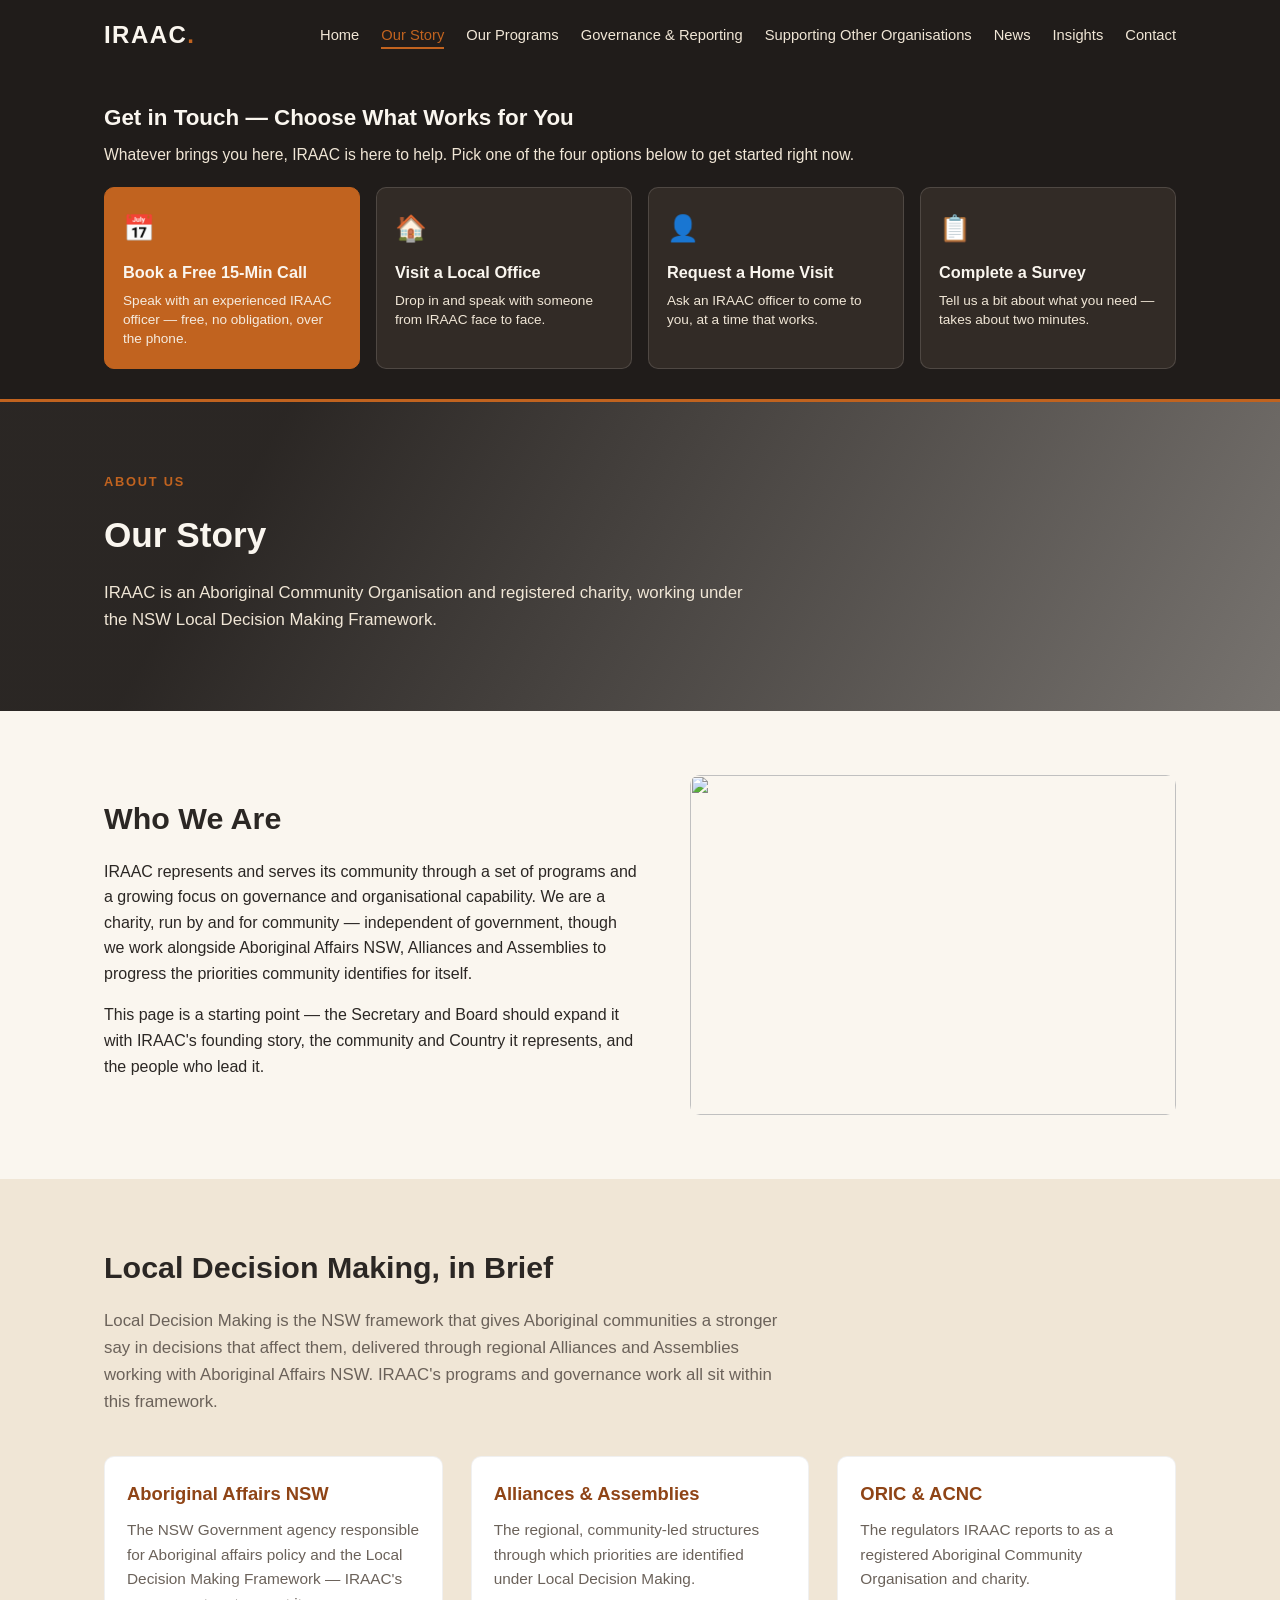
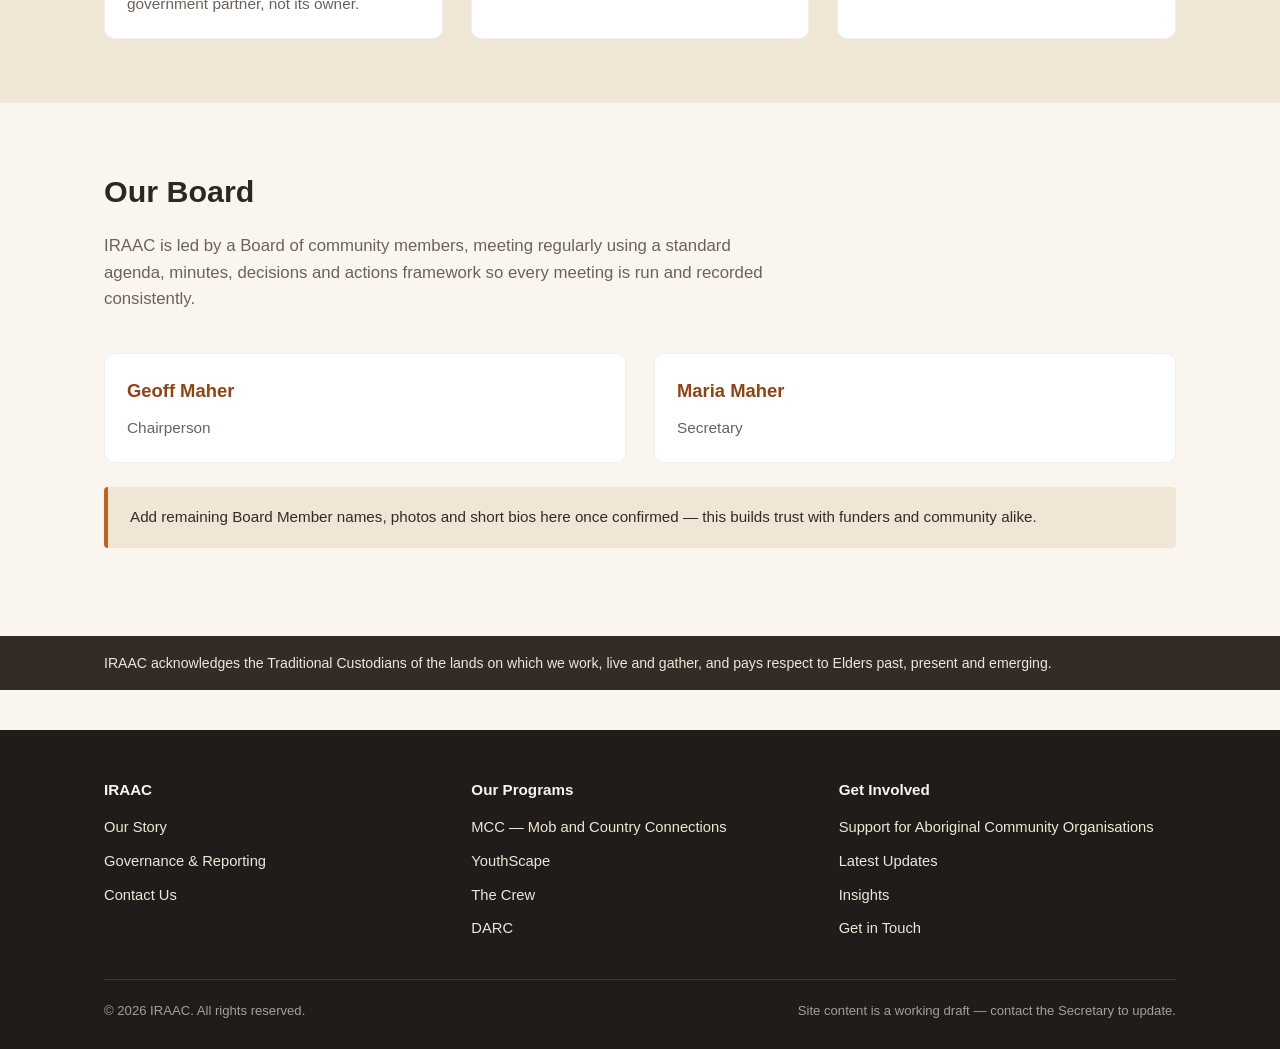
==== about.html @ 53110450 "Replace slim quickbar with a bold front-door banner on every page Turns the top-of-page CTA into a f" ====
<!DOCTYPE html>
<html lang="en">
<head>
<meta charset="UTF-8" />
<meta name="viewport" content="width=device-width, initial-scale=1.0" />
<title>Our Story | IRAAC</title>
<meta name="description" content="Who IRAAC is and how it fits within the NSW Local Decision Making Framework." />
<style>
:root {
  --charcoal: #201c1a;
  --charcoal-soft: #322b26;
  --cream: #faf6ef;
  --sand: #f0e6d6;
  --ochre: #c1631f;
  --ochre-dark: #8f4416;
  --text: #2b2724;
  --muted: #6b625a;
  --max-width: 1120px;
}
* { box-sizing: border-box; }
html { scroll-behavior: smooth; }
body { margin: 0; font-family: "Segoe UI", -apple-system, BlinkMacSystemFont, Roboto, Helvetica, Arial, sans-serif; color: var(--text); background: var(--cream); line-height: 1.6; }
a { color: inherit; }
img { max-width: 100%; display: block; }
.container { max-width: var(--max-width); margin: 0 auto; padding: 0 24px; }
header.site-header { background: var(--charcoal); color: var(--cream); position: sticky; top: 0; z-index: 50; }
.header-inner { display: flex; align-items: center; justify-content: space-between; padding: 16px 24px; max-width: var(--max-width); margin: 0 auto; }
.wordmark { font-size: 1.5rem; font-weight: 700; letter-spacing: 0.06em; text-decoration: none; color: var(--cream); }
.wordmark span { color: var(--ochre); }
nav.main-nav ul { list-style: none; display: flex; gap: 22px; margin: 0; padding: 0; flex-wrap: wrap; }
nav.main-nav a { text-decoration: none; color: var(--sand); font-size: 0.92rem; font-weight: 500; border-bottom: 2px solid transparent; padding-bottom: 4px; }
nav.main-nav a:hover, nav.main-nav a.active { color: var(--ochre); border-bottom-color: var(--ochre); }
.nav-toggle { display: none; background: none; border: none; color: var(--cream); font-size: 1.6rem; cursor: pointer; }
@media (max-width: 860px) {
  nav.main-nav { display: none; width: 100%; padding: 0 0 14px; }
  nav.main-nav.open { display: block; }
  nav.main-nav ul { flex-direction: column; gap: 12px; }
  .header-inner { flex-wrap: wrap; }
  .nav-toggle { display: block; }
}
.hero { position: relative; color: var(--cream); padding: 110px 0 90px; background-size: cover; background-position: center; isolation: isolate; }
.hero::before { content: ""; position: absolute; inset: 0; background: linear-gradient(120deg, rgba(20,16,14,0.88) 10%, rgba(32,28,26,0.55) 65%, rgba(32,28,26,0.35) 100%); z-index: -1; }
.hero .container { max-width: 760px; }
.eyebrow { color: var(--ochre); text-transform: uppercase; letter-spacing: 0.14em; font-size: 0.8rem; font-weight: 700; margin-bottom: 14px; }
.hero h1 { font-size: 2.7rem; line-height: 1.15; margin: 0 0 20px; }
.hero p { font-size: 1.15rem; color: var(--sand); max-width: 620px; }
.page-hero { position: relative; color: var(--cream); padding: 70px 0 60px; background-size: cover; background-position: center; isolation: isolate; }
.page-hero::before { content: ""; position: absolute; inset: 0; background: linear-gradient(120deg, rgba(20,16,14,0.90) 20%, rgba(32,28,26,0.6) 100%); z-index: -1; }
.page-hero h1 { font-size: 2.2rem; margin: 0 0 12px; }
.page-hero p { color: var(--sand); max-width: 640px; font-size: 1.05rem; }
.btn { display: inline-block; padding: 13px 26px; border-radius: 4px; text-decoration: none; font-weight: 600; font-size: 0.95rem; margin-right: 14px; margin-top: 10px; }
.btn-primary { background: var(--ochre); color: var(--cream); }
.btn-primary:hover { background: var(--ochre-dark); }
.btn-outline { background: transparent; color: var(--cream); border: 1px solid rgba(250,246,239,0.5); }
.btn-outline:hover { border-color: var(--ochre); color: var(--ochre); }
section { padding: 64px 0; }
section.alt { background: var(--sand); }
h2.section-title { font-size: 1.9rem; margin: 0 0 14px; }
p.section-lead { color: var(--muted); max-width: 680px; font-size: 1.05rem; margin-bottom: 40px; }
.grid { display: grid; grid-template-columns: repeat(auto-fit, minmax(240px, 1fr)); gap: 28px; }
.card { background: #fff; border: 1px solid rgba(0,0,0,0.06); border-radius: 10px; overflow: hidden; }
.card img { width: 100%; height: 160px; object-fit: cover; }
.card .card-body { padding: 22px; }
.card h3 { margin: 0 0 10px; font-size: 1.15rem; color: var(--ochre-dark); }
.card p { color: var(--muted); font-size: 0.96rem; margin: 0; }
.card a.card-link { display: inline-block; margin-top: 14px; font-weight: 600; color: var(--ochre); text-decoration: none; font-size: 0.9rem; }
.two-col { display: grid; grid-template-columns: 1.05fr 0.95fr; gap: 48px; align-items: center; }
.two-col img { border-radius: 10px; width: 100%; height: 340px; object-fit: cover; }
@media (max-width: 860px) { .two-col { grid-template-columns: 1fr; } .two-col img { height: 220px; } }
.program-block { padding: 48px 0; border-bottom: 1px solid rgba(0,0,0,0.08); }
.program-block:last-child { border-bottom: none; }
.program-hero { display: grid; grid-template-columns: 1fr 1fr; gap: 40px; align-items: center; margin-bottom: 6px; }
.program-hero img { border-radius: 10px; height: 280px; width: 100%; object-fit: cover; }
@media (max-width: 860px) { .program-hero { grid-template-columns: 1fr; } .program-hero img { height: 200px; } }
.program-block .tag { display: inline-block; background: var(--sand); color: var(--charcoal); font-size: 0.75rem; font-weight: 700; letter-spacing: 0.06em; text-transform: uppercase; padding: 4px 10px; border-radius: 3px; margin-bottom: 12px; }
.program-block h2 { font-size: 1.7rem; color: var(--ochre-dark); margin: 0 0 12px; }
.note-box { background: var(--sand); border-left: 4px solid var(--ochre); padding: 18px 22px; border-radius: 4px; font-size: 0.95rem; color: var(--charcoal-soft); margin: 24px 0; }
.contact-grid { display: grid; grid-template-columns: repeat(auto-fit, minmax(230px, 1fr)); gap: 24px; }
.contact-card { background: #fff; border: 1px solid rgba(0,0,0,0.06); border-radius: 10px; padding: 26px; }
.contact-card .icon { font-size: 1.8rem; margin-bottom: 10px; }
.contact-card h3 { margin: 0 0 8px; font-size: 1.1rem; color: var(--ochre-dark); }
.contact-card p { color: var(--muted); font-size: 0.93rem; margin: 0 0 14px; }
form.contact-form { display: grid; gap: 16px; max-width: 560px; }
form.contact-form label { font-weight: 600; font-size: 0.9rem; display: block; margin-bottom: 6px; }
form.contact-form input, form.contact-form select, form.contact-form textarea { width: 100%; padding: 12px 14px; border: 1px solid rgba(0,0,0,0.15); border-radius: 4px; font-size: 0.95rem; font-family: inherit; }
.news-item { display: grid; grid-template-columns: 220px 1fr; gap: 24px; padding: 26px 0; border-bottom: 1px solid rgba(0,0,0,0.08); align-items: center; }
.news-item img { border-radius: 8px; height: 130px; width: 100%; object-fit: cover; }
@media (max-width: 700px) { .news-item { grid-template-columns: 1fr; } .news-item img { height: 160px; } }
.news-item .date { font-size: 0.8rem; color: var(--ochre); font-weight: 700; text-transform: uppercase; letter-spacing: 0.05em; }
.news-item h3 { margin: 6px 0 8px; }
.acknowledgement { background: var(--charcoal-soft); color: var(--sand); font-size: 0.88rem; padding: 16px 0; }
footer.site-footer { background: var(--charcoal); color: var(--sand); padding: 48px 0 28px; margin-top: 40px; }
.footer-grid { display: grid; grid-template-columns: repeat(auto-fit, minmax(200px, 1fr)); gap: 30px; margin-bottom: 30px; }
.footer-grid h4 { color: var(--cream); margin: 0 0 12px; font-size: 0.95rem; }
.footer-grid ul { list-style: none; padding: 0; margin: 0; }
.footer-grid li { margin-bottom: 8px; }
.footer-grid a { color: var(--sand); text-decoration: none; font-size: 0.92rem; }
.footer-grid a:hover { color: var(--ochre); }
.footer-bottom { border-top: 1px solid rgba(250,246,239,0.12); padding-top: 20px; font-size: 0.82rem; color: rgba(250,246,239,0.6); display: flex; justify-content: space-between; flex-wrap: wrap; gap: 10px; }

/* Front door — the very first thing visible on every page: four ways to reach IRAAC */
.frontdoor { background: var(--charcoal); border-bottom: 3px solid var(--ochre); padding: 30px 0; }
.frontdoor-head { margin-bottom: 20px; }
.frontdoor-head h2 { color: var(--cream); font-size: 1.4rem; margin: 0 0 6px; }
.frontdoor-head p { color: var(--sand); margin: 0; font-size: 0.98rem; }
.frontdoor-grid { display: grid; grid-template-columns: repeat(4, 1fr); gap: 16px; }
.fd-card { display: block; background: var(--charcoal-soft); border: 1px solid rgba(250,246,239,0.14); border-radius: 10px; padding: 20px 18px; text-decoration: none; transition: border-color .15s, transform .15s; }
.fd-card:hover { border-color: var(--ochre); transform: translateY(-2px); }
.fd-card.is-primary { background: var(--ochre); border-color: var(--ochre); }
.fd-card .fd-icon { font-size: 1.6rem; display: block; margin-bottom: 10px; }
.fd-card h3 { color: var(--cream); font-size: 1.02rem; margin: 0 0 6px; }
.fd-card p { color: var(--sand); font-size: 0.85rem; margin: 0; line-height: 1.4; }
.fd-card.is-primary p { color: rgba(250,246,239,0.92); }
@media (max-width: 900px) { .frontdoor-grid { grid-template-columns: repeat(2, 1fr); } }
@media (max-width: 560px) { .frontdoor-grid { grid-template-columns: 1fr; } .frontdoor { padding: 24px 0; } }

/* Hero with artwork panel */
.hero-flex { position: relative; background: linear-gradient(120deg, var(--charcoal) 0%, var(--charcoal-soft) 100%); color: var(--cream); isolation: isolate; }
.hero-flex .container { display: grid; grid-template-columns: 1.2fr 0.8fr; gap: 40px; align-items: center; padding-top: 70px; padding-bottom: 70px; max-width: var(--max-width); }
.hero-flex .art-panel { border-radius: 14px; overflow: hidden; position: relative; height: 340px; }
.hero-flex .art-panel img { width: 100%; height: 100%; object-fit: cover; }
.hero-flex .art-panel .art-caption { position: absolute; left: 0; right: 0; bottom: 0; background: rgba(20,16,14,0.72); color: var(--sand); font-size: 0.72rem; padding: 8px 12px; }
@media (max-width: 900px) { .hero-flex .container { grid-template-columns: 1fr; } .hero-flex .art-panel { height: 220px; } }
.hero-flex h1 { font-size: 2.5rem; line-height: 1.15; margin: 0 0 18px; }
.hero-flex p { font-size: 1.1rem; color: var(--sand); max-width: 560px; }

/* Survey */
.survey-shell { background: #fff; border: 1px solid rgba(0,0,0,0.08); border-radius: 12px; padding: 36px; max-width: 640px; }
.survey-step-label { font-size: 0.78rem; text-transform: uppercase; letter-spacing: 0.06em; color: var(--ochre); font-weight: 700; margin-bottom: 8px; }
.q-block { margin-bottom: 28px; }
.q-block > label.q-title { display: block; font-weight: 700; margin-bottom: 10px; font-size: 1rem; }
.q-help { font-size: 0.85rem; color: var(--muted); margin: -6px 0 10px; }
.option-row { display: flex; flex-wrap: wrap; gap: 10px; }
.option-pill { border: 1px solid rgba(0,0,0,0.15); border-radius: 8px; padding: 10px 14px; font-size: 0.9rem; cursor: pointer; background: #fff; }
.option-pill input { margin-right: 8px; }
.option-pill:has(input:checked) { border-color: var(--ochre); background: var(--sand); }
.consent-box { background: var(--sand); border-radius: 8px; padding: 16px 18px; font-size: 0.85rem; color: var(--charcoal-soft); margin-top: 6px; }

/* Office locator */
.map-embed { width: 100%; height: 420px; border: 0; border-radius: 12px; }
.office-list { display: grid; gap: 14px; margin-top: 24px; }
.office-item { background: #fff; border: 1px solid rgba(0,0,0,0.08); border-radius: 10px; padding: 18px 20px; display: flex; justify-content: space-between; align-items: center; gap: 16px; flex-wrap: wrap; }
.office-item h4 { margin: 0 0 4px; color: var(--ochre-dark); }
.office-item p { margin: 0; color: var(--muted); font-size: 0.9rem; }

/* Insights blog */
.insight-post { padding: 40px 0; border-bottom: 1px solid rgba(0,0,0,0.08); }
.insight-post:last-child { border-bottom: none; }
.insight-post .insight-meta { display: flex; align-items: center; gap: 12px; margin-bottom: 10px; }
.insight-post .insight-tag { font-size: 0.75rem; font-weight: 700; text-transform: uppercase; letter-spacing: 0.06em; background: var(--sand); color: var(--charcoal); padding: 4px 10px; border-radius: 3px; }
.insight-post .insight-date { font-size: 0.85rem; color: var(--muted); }
.insight-post h2 { font-size: 1.55rem; color: var(--ochre-dark); margin: 0 0 14px; }
.insight-post p { color: var(--charcoal-soft); max-width: 720px; }
.insight-post p + p { margin-top: 12px; }

/* Sector / system explainer */
.system-block { padding: 40px 0; border-bottom: 1px solid rgba(0,0,0,0.08); }
.system-block:last-child { border-bottom: none; }
.system-block .system-kicker { display: inline-block; font-size: 0.75rem; font-weight: 700; text-transform: uppercase; letter-spacing: 0.06em; padding: 4px 10px; border-radius: 3px; margin-bottom: 10px; background: var(--sand); color: var(--charcoal); }
.system-block .system-kicker.is-emerging { background: rgba(193,99,31,0.14); color: var(--ochre-dark); }
.system-block h3 { font-size: 1.35rem; color: var(--ochre-dark); margin: 0 0 12px; }
.system-block p { color: var(--charcoal-soft); max-width: 760px; }
.system-block p + p { margin-top: 12px; }

/* Book a call */
.call-card { background: #fff; border: 1px solid rgba(0,0,0,0.08); border-radius: 12px; padding: 36px; max-width: 560px; }
.call-card .duration { display:inline-block; background: var(--sand); color: var(--charcoal); font-weight:700; font-size:0.8rem; padding:5px 12px; border-radius:999px; margin-bottom:16px; }
</style>
</head>
<body>
<header class="site-header">
  <div class="header-inner">
    <a href="index.html" class="wordmark">IRAAC<span>.</span></a>
    <button class="nav-toggle" aria-label="Toggle menu">&#9776;</button>
    <nav class="main-nav"><ul><li><a href="index.html">Home</a></li>
<li><a href="about.html" class="active">Our Story</a></li>
<li><a href="programs.html">Our Programs</a></li>
<li><a href="governance.html">Governance & Reporting</a></li>
<li><a href="support.html">Supporting Other Organisations</a></li>
<li><a href="news.html">News</a></li>
<li><a href="insights.html">Insights</a></li>
<li><a href="contact.html">Contact</a></li>
</ul></nav>
  </div>
</header>

<section class="frontdoor">
  <div class="container">
    <div class="frontdoor-head">
      <h2>Get in Touch &mdash; Choose What Works for You</h2>
      <p>Whatever brings you here, IRAAC is here to help. Pick one of the four options below to get started right now.</p>
    </div>
    <div class="frontdoor-grid">
      <a class="fd-card is-primary" href="book-a-call.html">
        <span class="fd-icon">&#128197;</span>
        <h3>Book a Free 15-Min Call</h3>
        <p>Speak with an experienced IRAAC officer &mdash; free, no obligation, over the phone.</p>
      </a>
      <a class="fd-card" href="offices.html">
        <span class="fd-icon">&#127968;</span>
        <h3>Visit a Local Office</h3>
        <p>Drop in and speak with someone from IRAAC face to face.</p>
      </a>
      <a class="fd-card" href="contact.html#home-visit">
        <span class="fd-icon">&#128100;</span>
        <h3>Request a Home Visit</h3>
        <p>Ask an IRAAC officer to come to you, at a time that works.</p>
      </a>
      <a class="fd-card" href="survey.html">
        <span class="fd-icon">&#128203;</span>
        <h3>Complete a Survey</h3>
        <p>Tell us a bit about what you need &mdash; takes about two minutes.</p>
      </a>
    </div>
  </div>
</section>


<section class="page-hero" style="background-image:url('https://picsum.photos/seed/iraac-community/1200/900');">
  <div class="container">
    <div class="eyebrow">About Us</div>
    <h1>Our Story</h1>
    <p>IRAAC is an Aboriginal Community Organisation and registered charity, working under the NSW Local Decision Making Framework.</p>
  </div>
</section>

<section>
  <div class="container two-col">
    <div>
      <h2 class="section-title">Who We Are</h2>
      <p>IRAAC represents and serves its community through a set of programs and a growing focus on governance and organisational capability. We are a charity, run by and for community &mdash; independent of government, though we work alongside Aboriginal Affairs NSW, Alliances and Assemblies to progress the priorities community identifies for itself.</p>
      <p>This page is a starting point &mdash; the Secretary and Board should expand it with IRAAC's founding story, the community and Country it represents, and the people who lead it.</p>
    </div>
    <img src="https://picsum.photos/seed/iraac-office/700/500" alt="" />
  </div>
</section>

<section class="alt">
  <div class="container">
    <h2 class="section-title">Local Decision Making, in Brief</h2>
    <p class="section-lead">Local Decision Making is the NSW framework that gives Aboriginal communities a stronger say in decisions that affect them, delivered through regional Alliances and Assemblies working with Aboriginal Affairs NSW. IRAAC's programs and governance work all sit within this framework.</p>
    <div class="grid">
      <div class="card"><div class="card-body"><h3>Aboriginal Affairs NSW</h3><p>The NSW Government agency responsible for Aboriginal affairs policy and the Local Decision Making Framework &mdash; IRAAC's government partner, not its owner.</p></div></div>
      <div class="card"><div class="card-body"><h3>Alliances &amp; Assemblies</h3><p>The regional, community-led structures through which priorities are identified under Local Decision Making.</p></div></div>
      <div class="card"><div class="card-body"><h3>ORIC &amp; ACNC</h3><p>The regulators IRAAC reports to as a registered Aboriginal Community Organisation and charity.</p></div></div>
    </div>
  </div>
</section>

<section>
  <div class="container">
    <h2 class="section-title">Our Board</h2>
    <p class="section-lead">IRAAC is led by a Board of community members, meeting regularly using a standard agenda, minutes, decisions and actions framework so every meeting is run and recorded consistently.</p>
    <div class="grid">
      <div class="card"><div class="card-body"><h3>Geoff Maher</h3><p>Chairperson</p></div></div>
      <div class="card"><div class="card-body"><h3>Maria Maher</h3><p>Secretary</p></div></div>
    </div>
    <div class="note-box" style="margin-top:24px;">Add remaining Board Member names, photos and short bios here once confirmed &mdash; this builds trust with funders and community alike.</div>
  </div>
</section>

<div class="acknowledgement">
  <div class="container">IRAAC acknowledges the Traditional Custodians of the lands on which we work, live and gather, and pays respect to Elders past, present and emerging.</div>
</div>
<footer class="site-footer">
  <div class="container">
    <div class="footer-grid">
      <div><h4>IRAAC</h4><ul>
        <li><a href="about.html">Our Story</a></li>
        <li><a href="governance.html">Governance &amp; Reporting</a></li>
        <li><a href="contact.html">Contact Us</a></li>
      </ul></div>
      <div><h4>Our Programs</h4><ul>
        <li><a href="programs.html#mcc">MCC &mdash; Mob and Country Connections</a></li>
        <li><a href="programs.html#youthscape">YouthScape</a></li>
        <li><a href="programs.html#thecrew">The Crew</a></li>
        <li><a href="programs.html#darc">DARC</a></li>
      </ul></div>
      <div><h4>Get Involved</h4><ul>
        <li><a href="support.html">Support for Aboriginal Community Organisations</a></li>
        <li><a href="news.html">Latest Updates</a></li>
        <li><a href="insights.html">Insights</a></li>
        <li><a href="contact.html">Get in Touch</a></li>
      </ul></div>
    </div>
    <div class="footer-bottom">
      <span>&copy; 2026 IRAAC. All rights reserved.</span>
      <span>Site content is a working draft &mdash; contact the Secretary to update.</span>
    </div>
  </div>
</footer>

<script>
document.addEventListener("DOMContentLoaded", function () {
  var toggle = document.querySelector(".nav-toggle");
  var nav = document.querySelector(".main-nav");
  if (toggle && nav) {
    toggle.addEventListener("click", function () { nav.classList.toggle("open"); });
  }
  var form = document.querySelector(".contact-form");
  if (form) {
    form.addEventListener("submit", function (e) {
      e.preventDefault();
      var note = document.getElementById("form-note");
      if (note) { note.textContent = "Thanks \u2014 this demo form doesn't send yet. Connect it to an email address or form service to go live."; note.style.display = "block"; }
    });
  }
  var survey = document.getElementById("iraac-survey");
  if (survey) {
    survey.addEventListener("submit", function (e) {
      e.preventDefault();
      survey.style.display = "none";
      var thanks = document.getElementById("survey-thanks");
      if (thanks) { thanks.style.display = "block"; thanks.scrollIntoView({behavior: "smooth", block: "start"}); }
    });
  }
});
</script>
</body>
</html>
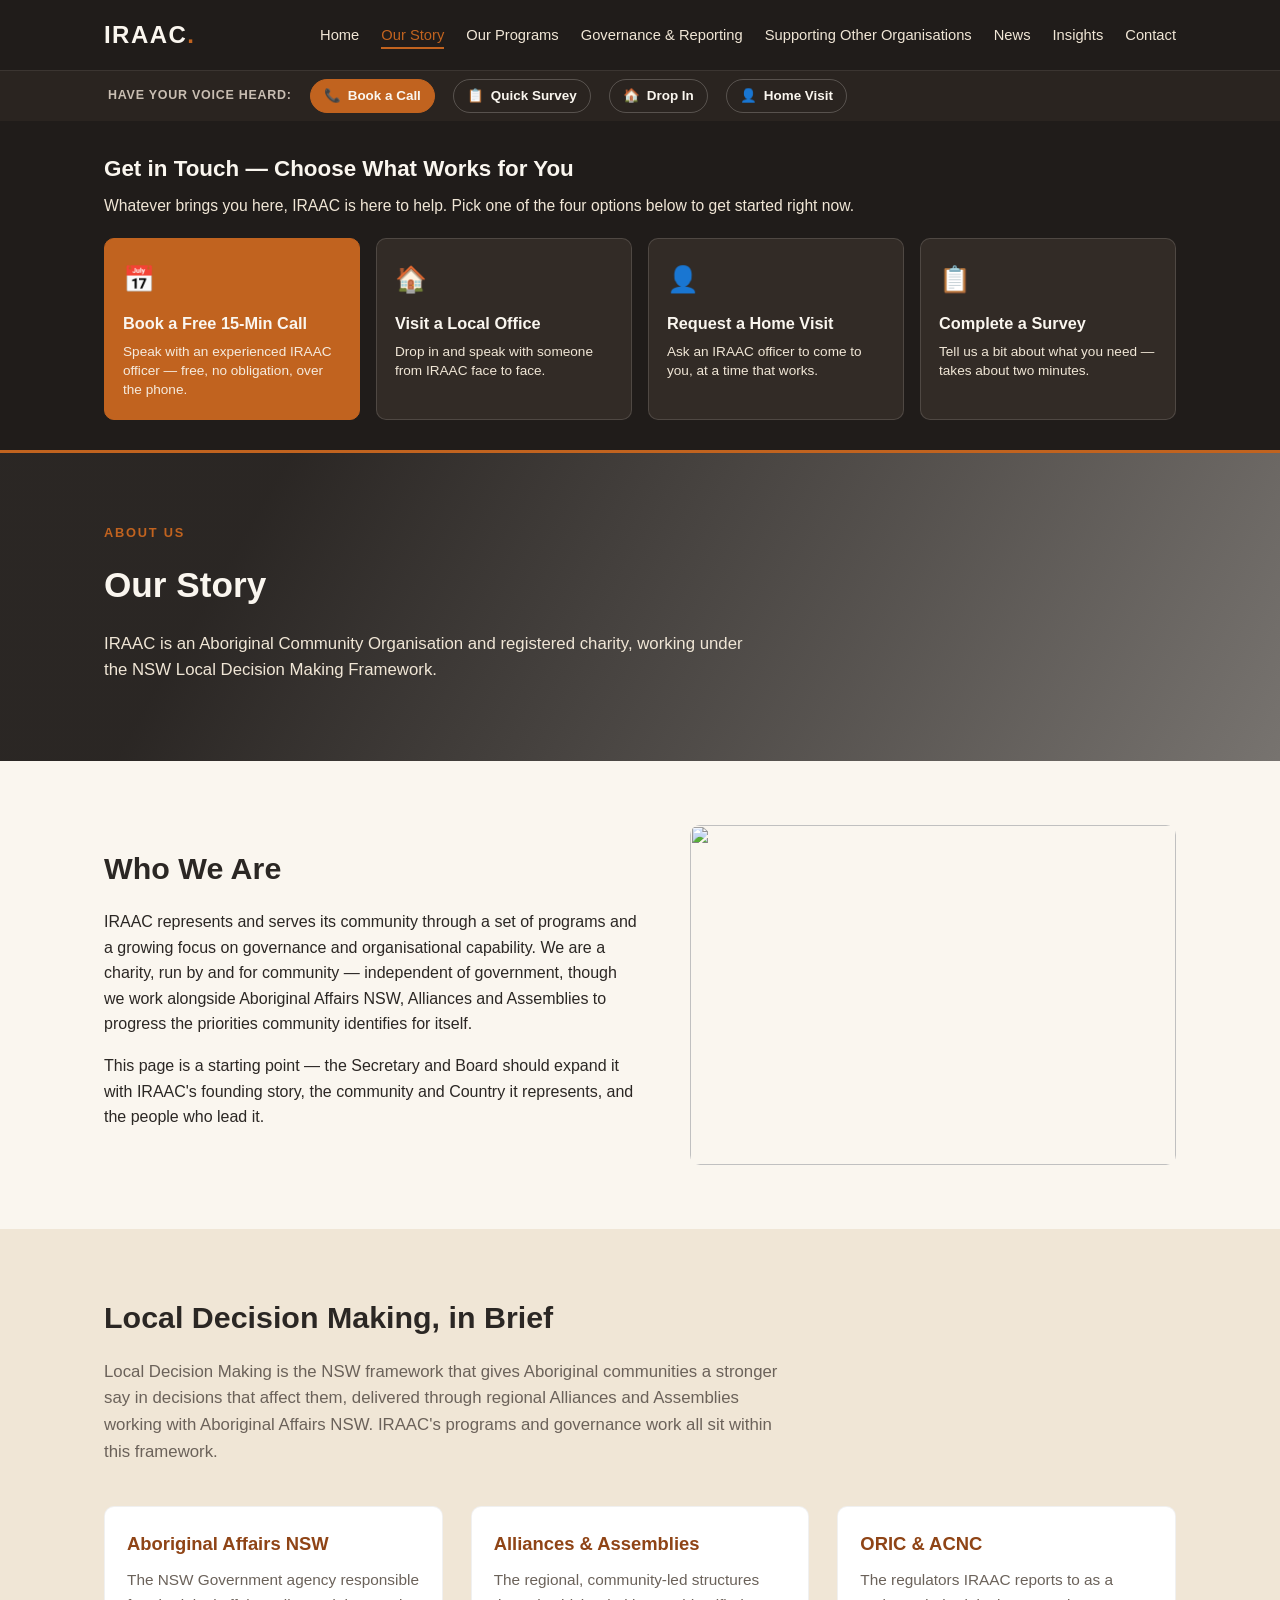
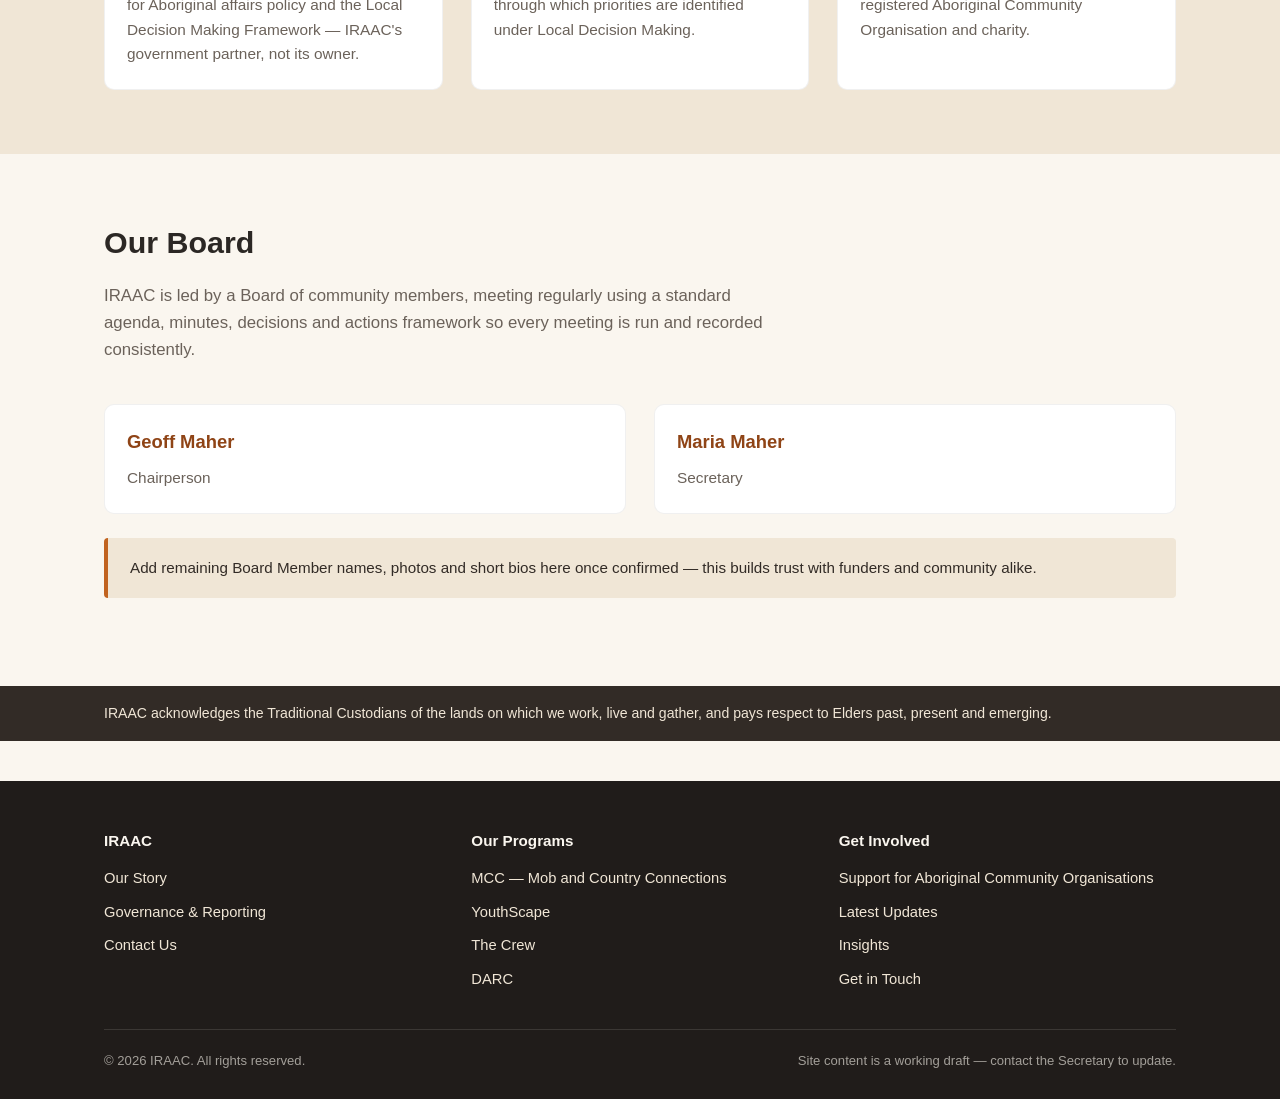
==== commit 9960762a: "Pin the four contact pathways in the sticky header on every page Adds a 'Have your voice heard' stri" ====
--- a/about.html
+++ b/about.html
@@ -165,6 +165,17 @@
 /* Book a call */
 .call-card { background: #fff; border: 1px solid rgba(0,0,0,0.08); border-radius: 12px; padding: 36px; max-width: 560px; }
 .call-card .duration { display:inline-block; background: var(--sand); color: var(--charcoal); font-weight:700; font-size:0.8rem; padding:5px 12px; border-radius:999px; margin-bottom:16px; }
+
+/* Voice strip — the four ways to be heard, pinned in the header on every page */
+.voice-strip { background: #2a2420; border-top: 1px solid rgba(250,246,239,0.08); }
+.voice-strip .vs-inner { max-width: var(--max-width); margin: 0 auto; padding: 8px 28px; display: flex; align-items: center; gap: 6px 18px; flex-wrap: nowrap; overflow-x: auto; -webkit-overflow-scrolling: touch; scrollbar-width: none; }
+.voice-strip .vs-inner::-webkit-scrollbar { display: none; }
+.voice-strip .vs-label { color: #c9beb2; font-size: 0.78rem; font-weight: 600; letter-spacing: 0.06em; text-transform: uppercase; white-space: nowrap; flex-shrink: 0; }
+.voice-strip a { display: inline-flex; align-items: center; gap: 7px; color: #faf6ef; text-decoration: none; font-size: 0.84rem; font-weight: 600; padding: 5px 13px; border: 1px solid rgba(250,246,239,0.22); border-radius: 999px; white-space: nowrap; flex-shrink: 0; transition: border-color .15s ease, background .15s ease, color .15s ease; }
+.voice-strip a:hover, .voice-strip a:focus-visible { border-color: #d06a2a; color: #d06a2a; background: rgba(208,106,42,0.08); }
+.voice-strip a.vs-primary { background: #c1631f; border-color: #c1631f; }
+.voice-strip a.vs-primary:hover, .voice-strip a.vs-primary:focus-visible { background: #d06a2a; border-color: #d06a2a; color: #faf6ef; }
+@media (max-width: 560px) { .voice-strip .vs-label { display: none; } .voice-strip .vs-inner { padding: 8px 16px; } }
 </style>
 </head>
 <body>
@@ -182,6 +193,15 @@
 <li><a href="contact.html">Contact</a></li>
 </ul></nav>
   </div>
+<div class="voice-strip" aria-label="Ways to have your voice heard">
+  <div class="vs-inner">
+    <span class="vs-label">Have your voice heard:</span>
+    <a class="vs-primary" href="book-a-call.html"><span aria-hidden="true">&#128222;</span>Book a Call</a>
+    <a href="survey.html"><span aria-hidden="true">&#128203;</span>Quick Survey</a>
+    <a href="offices.html"><span aria-hidden="true">&#127968;</span>Drop In</a>
+    <a href="contact.html#home-visit"><span aria-hidden="true">&#128100;</span>Home Visit</a>
+  </div>
+</div>
 </header>
 
 <section class="frontdoor">
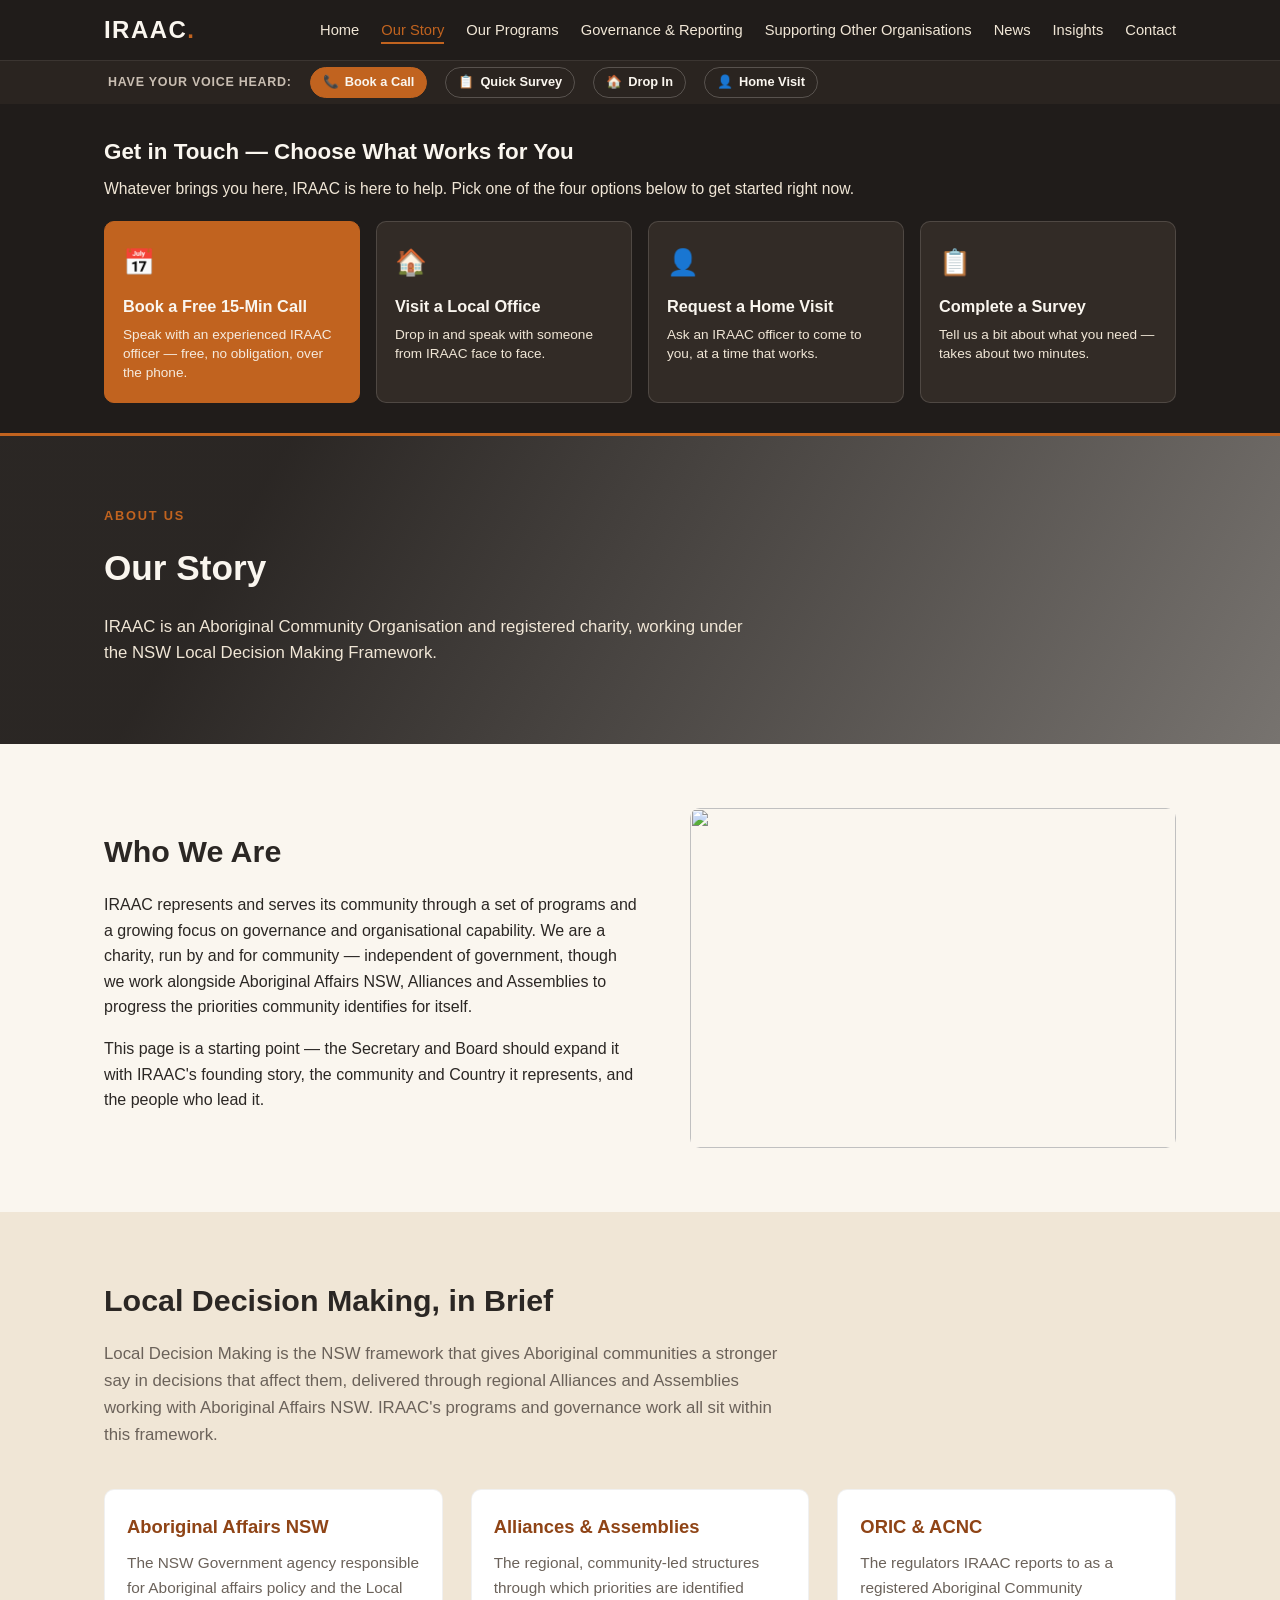
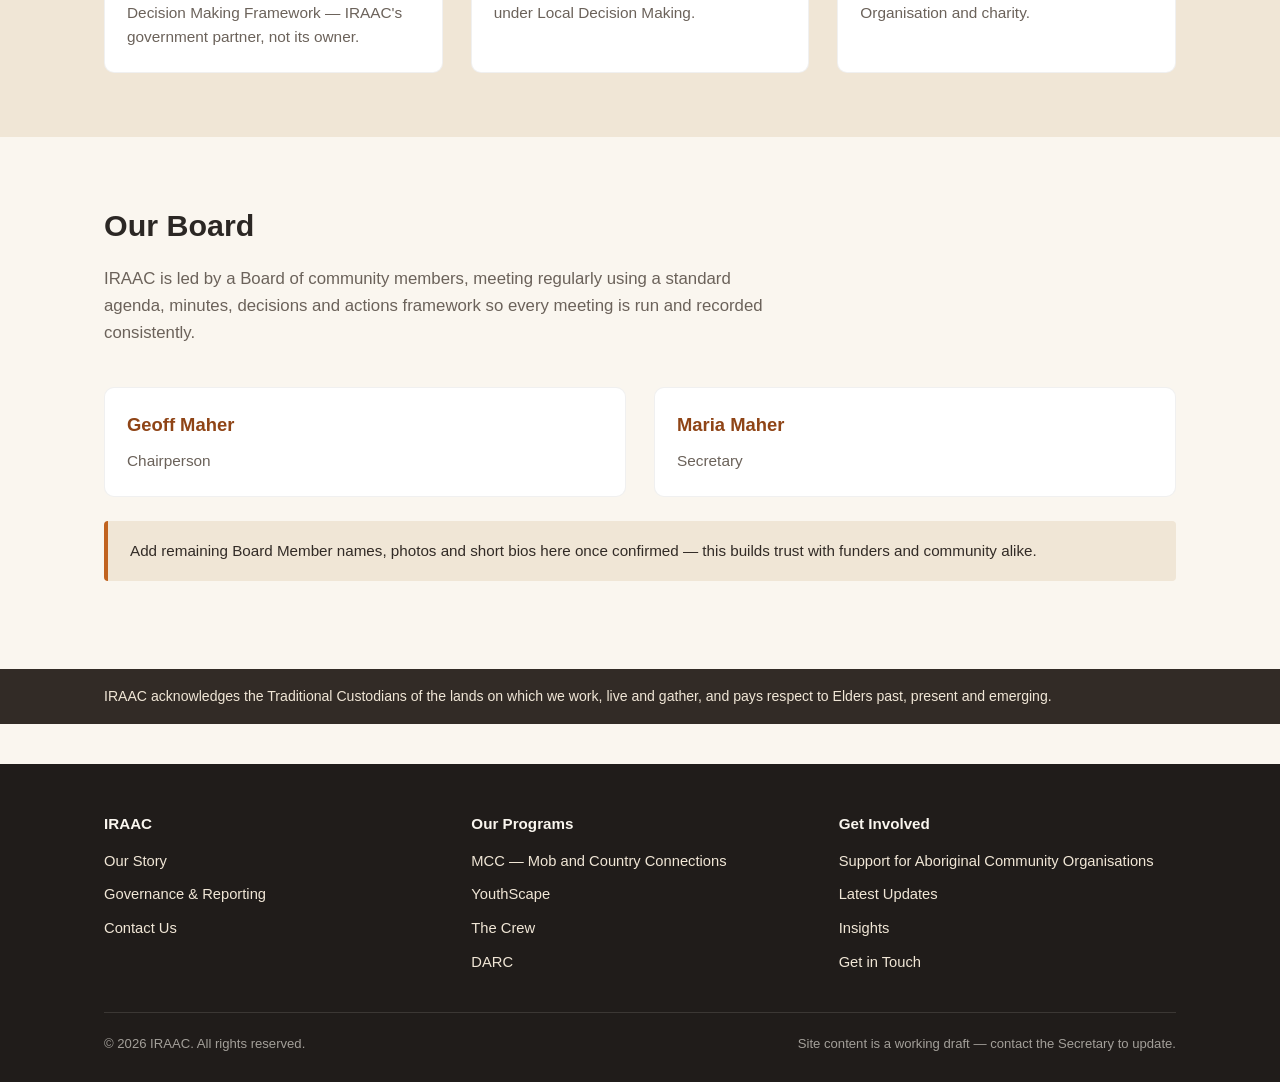
==== commit ca38c6c4: "Fit hero + header in one desktop viewport; tighten mobile - Compress hero paddings, type scale, art " ====
--- a/about.html
+++ b/about.html
@@ -24,7 +24,7 @@
 img { max-width: 100%; display: block; }
 .container { max-width: var(--max-width); margin: 0 auto; padding: 0 24px; }
 header.site-header { background: var(--charcoal); color: var(--cream); position: sticky; top: 0; z-index: 50; }
-.header-inner { display: flex; align-items: center; justify-content: space-between; padding: 16px 24px; max-width: var(--max-width); margin: 0 auto; }
+.header-inner { display: flex; align-items: center; justify-content: space-between; padding: 11px 24px; max-width: var(--max-width); margin: 0 auto; }
 .wordmark { font-size: 1.5rem; font-weight: 700; letter-spacing: 0.06em; text-decoration: none; color: var(--cream); }
 .wordmark span { color: var(--ochre); }
 nav.main-nav ul { list-style: none; display: flex; gap: 22px; margin: 0; padding: 0; flex-wrap: wrap; }
@@ -168,10 +168,10 @@
 
 /* Voice strip — the four ways to be heard, pinned in the header on every page */
 .voice-strip { background: #2a2420; border-top: 1px solid rgba(250,246,239,0.08); }
-.voice-strip .vs-inner { max-width: var(--max-width); margin: 0 auto; padding: 8px 28px; display: flex; align-items: center; gap: 6px 18px; flex-wrap: nowrap; overflow-x: auto; -webkit-overflow-scrolling: touch; scrollbar-width: none; }
+.voice-strip .vs-inner { max-width: var(--max-width); margin: 0 auto; padding: 6px 28px; display: flex; align-items: center; gap: 6px 18px; flex-wrap: nowrap; overflow-x: auto; -webkit-overflow-scrolling: touch; scrollbar-width: none; }
 .voice-strip .vs-inner::-webkit-scrollbar { display: none; }
 .voice-strip .vs-label { color: #c9beb2; font-size: 0.78rem; font-weight: 600; letter-spacing: 0.06em; text-transform: uppercase; white-space: nowrap; flex-shrink: 0; }
-.voice-strip a { display: inline-flex; align-items: center; gap: 7px; color: #faf6ef; text-decoration: none; font-size: 0.84rem; font-weight: 600; padding: 5px 13px; border: 1px solid rgba(250,246,239,0.22); border-radius: 999px; white-space: nowrap; flex-shrink: 0; transition: border-color .15s ease, background .15s ease, color .15s ease; }
+.voice-strip a { display: inline-flex; align-items: center; gap: 6px; color: #faf6ef; text-decoration: none; font-size: 0.8rem; font-weight: 600; padding: 4px 12px; border: 1px solid rgba(250,246,239,0.22); border-radius: 999px; white-space: nowrap; flex-shrink: 0; transition: border-color .15s ease, background .15s ease, color .15s ease; }
 .voice-strip a:hover, .voice-strip a:focus-visible { border-color: #d06a2a; color: #d06a2a; background: rgba(208,106,42,0.08); }
 .voice-strip a.vs-primary { background: #c1631f; border-color: #c1631f; }
 .voice-strip a.vs-primary:hover, .voice-strip a.vs-primary:focus-visible { background: #d06a2a; border-color: #d06a2a; color: #faf6ef; }
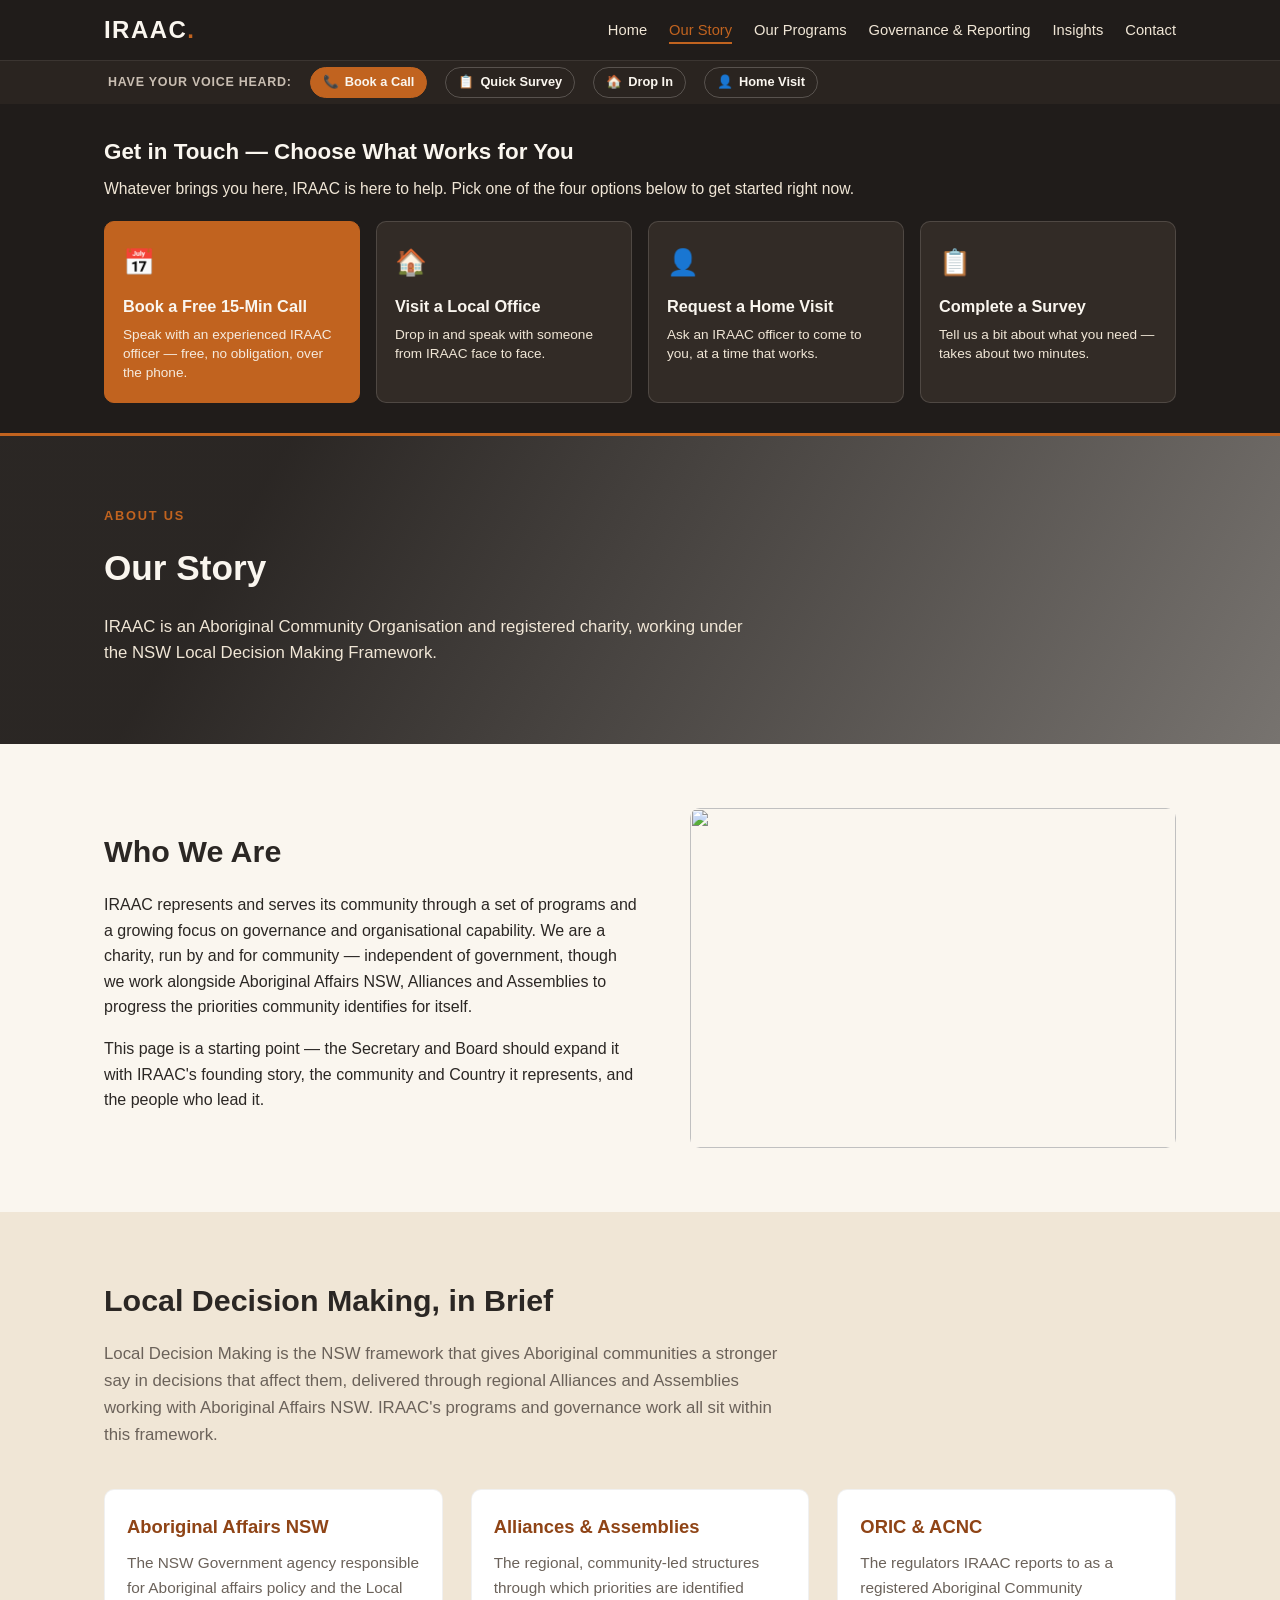
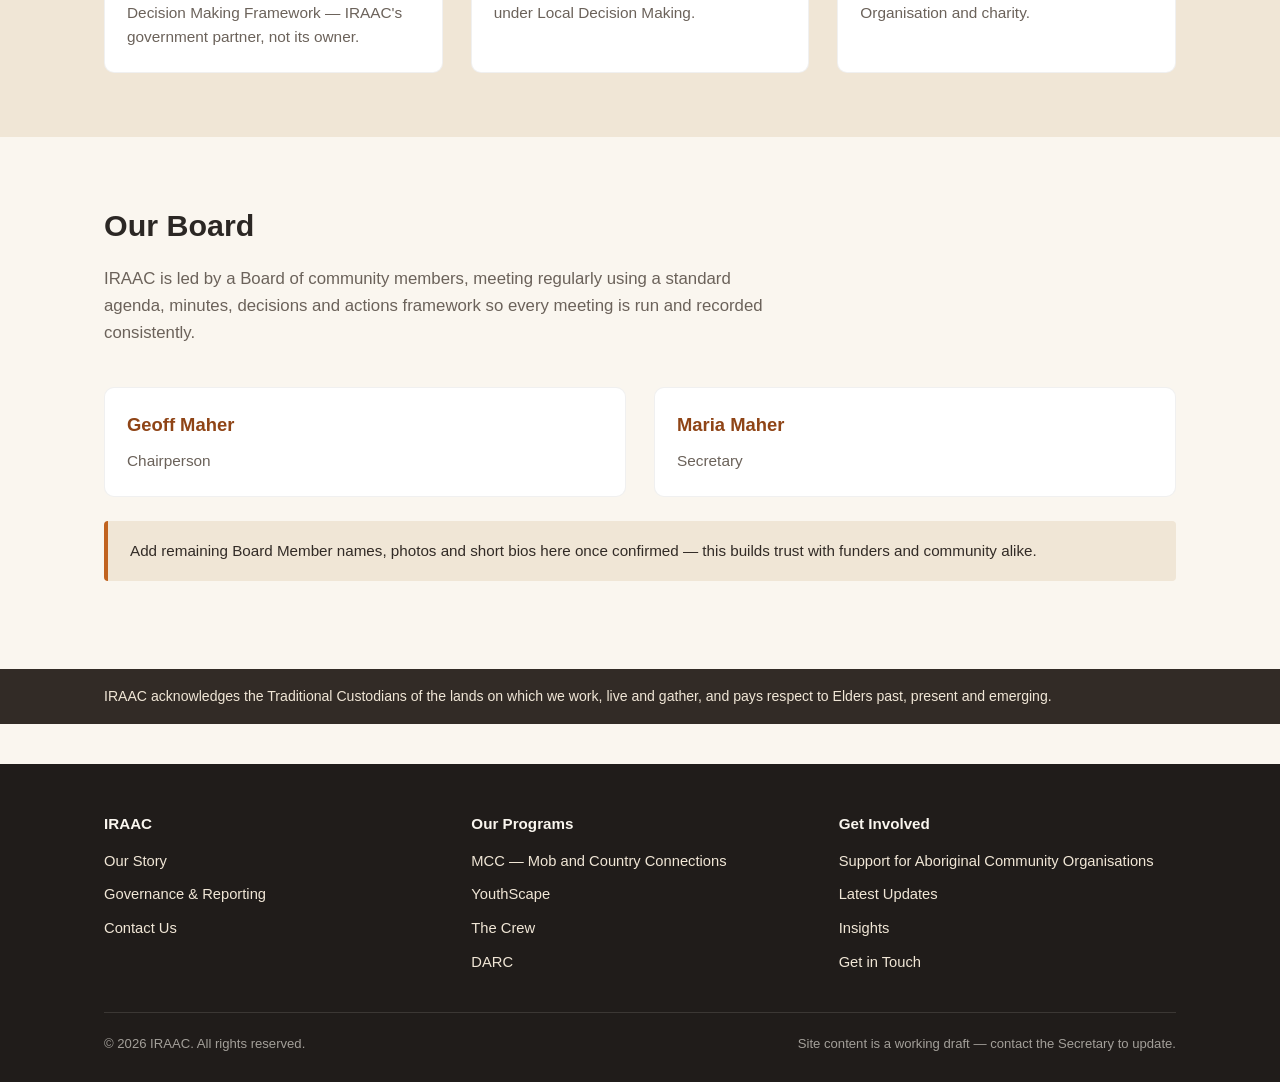
==== commit 79d75e87: "Trim nav to essentials; voice strip on every page incl. home - Menu now: Home, Our Story, Our Progra" ====
--- a/about.html
+++ b/about.html
@@ -31,7 +31,7 @@
 nav.main-nav a { text-decoration: none; color: var(--sand); font-size: 0.92rem; font-weight: 500; border-bottom: 2px solid transparent; padding-bottom: 4px; }
 nav.main-nav a:hover, nav.main-nav a.active { color: var(--ochre); border-bottom-color: var(--ochre); }
 .nav-toggle { display: none; background: none; border: none; color: var(--cream); font-size: 1.6rem; cursor: pointer; }
-@media (max-width: 860px) {
+@media (max-width: 1120px) {
   nav.main-nav { display: none; width: 100%; padding: 0 0 14px; }
   nav.main-nav.open { display: block; }
   nav.main-nav ul { flex-direction: column; gap: 12px; }
@@ -187,8 +187,6 @@
 <li><a href="about.html" class="active">Our Story</a></li>
 <li><a href="programs.html">Our Programs</a></li>
 <li><a href="governance.html">Governance & Reporting</a></li>
-<li><a href="support.html">Supporting Other Organisations</a></li>
-<li><a href="news.html">News</a></li>
 <li><a href="insights.html">Insights</a></li>
 <li><a href="contact.html">Contact</a></li>
 </ul></nav>
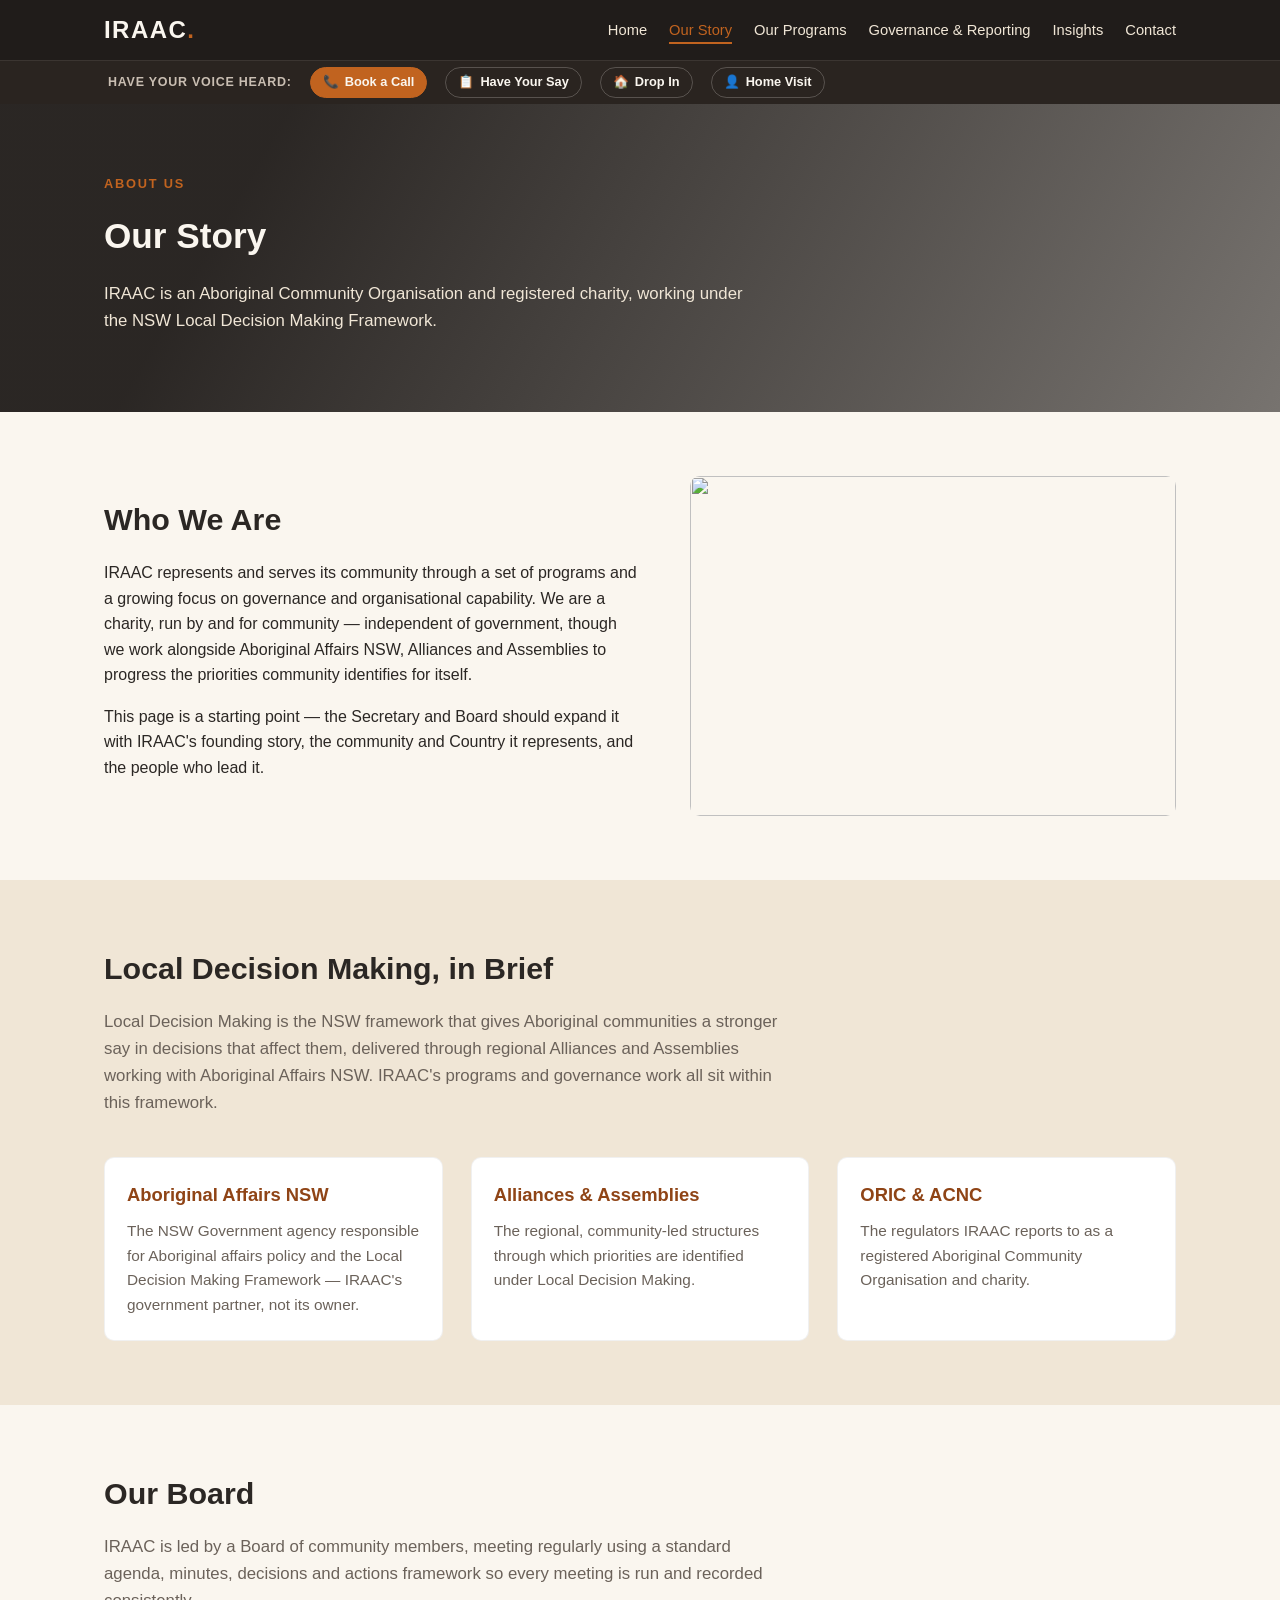
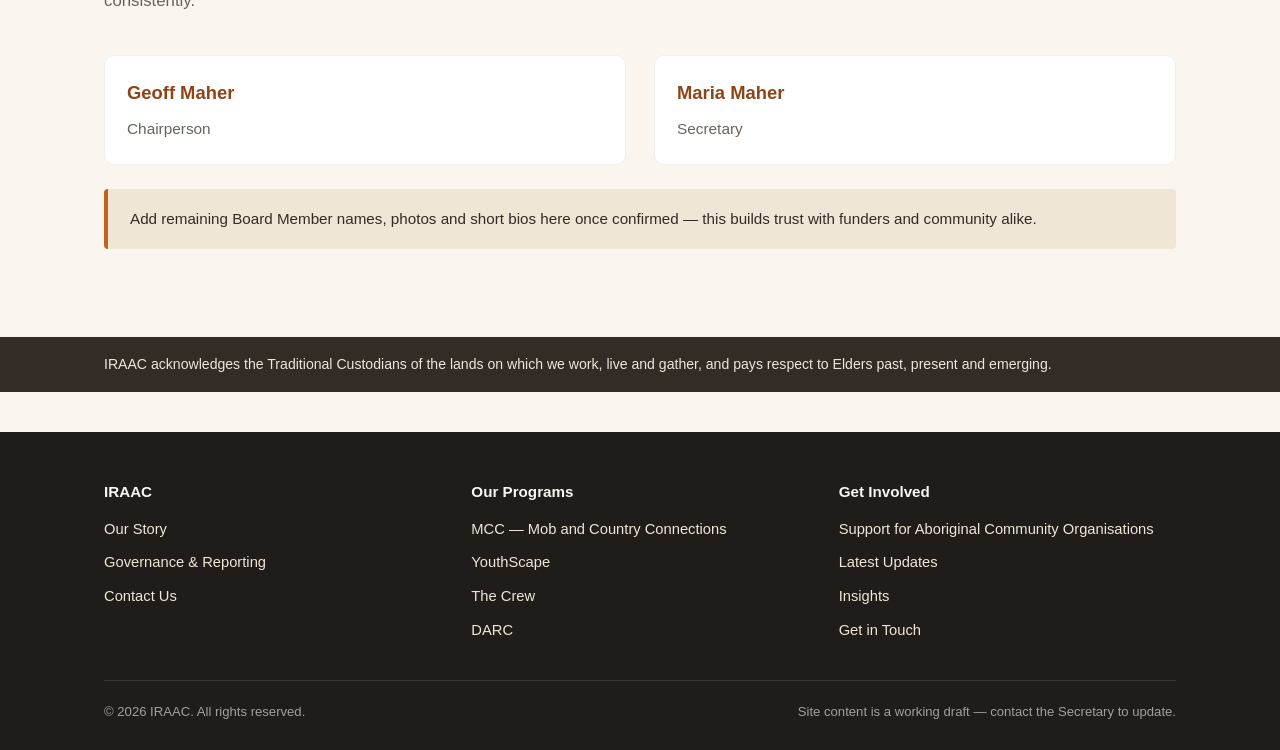
==== commit d5f762c7: "Reposition site around the listening-and-advocacy model (Phase 1) - 'Have Your Say' replaces 'Quick " ====
--- a/about.html
+++ b/about.html
@@ -31,7 +31,7 @@
 nav.main-nav a { text-decoration: none; color: var(--sand); font-size: 0.92rem; font-weight: 500; border-bottom: 2px solid transparent; padding-bottom: 4px; }
 nav.main-nav a:hover, nav.main-nav a.active { color: var(--ochre); border-bottom-color: var(--ochre); }
 .nav-toggle { display: none; background: none; border: none; color: var(--cream); font-size: 1.6rem; cursor: pointer; }
-@media (max-width: 1120px) {
+@media (max-width: 960px) {
   nav.main-nav { display: none; width: 100%; padding: 0 0 14px; }
   nav.main-nav.open { display: block; }
   nav.main-nav ul { flex-direction: column; gap: 12px; }
@@ -195,43 +195,13 @@
   <div class="vs-inner">
     <span class="vs-label">Have your voice heard:</span>
     <a class="vs-primary" href="book-a-call.html"><span aria-hidden="true">&#128222;</span>Book a Call</a>
-    <a href="survey.html"><span aria-hidden="true">&#128203;</span>Quick Survey</a>
+    <a href="survey.html"><span aria-hidden="true">&#128203;</span>Have Your Say</a>
     <a href="offices.html"><span aria-hidden="true">&#127968;</span>Drop In</a>
     <a href="contact.html#home-visit"><span aria-hidden="true">&#128100;</span>Home Visit</a>
   </div>
 </div>
 </header>
 
-<section class="frontdoor">
-  <div class="container">
-    <div class="frontdoor-head">
-      <h2>Get in Touch &mdash; Choose What Works for You</h2>
-      <p>Whatever brings you here, IRAAC is here to help. Pick one of the four options below to get started right now.</p>
-    </div>
-    <div class="frontdoor-grid">
-      <a class="fd-card is-primary" href="book-a-call.html">
-        <span class="fd-icon">&#128197;</span>
-        <h3>Book a Free 15-Min Call</h3>
-        <p>Speak with an experienced IRAAC officer &mdash; free, no obligation, over the phone.</p>
-      </a>
-      <a class="fd-card" href="offices.html">
-        <span class="fd-icon">&#127968;</span>
-        <h3>Visit a Local Office</h3>
-        <p>Drop in and speak with someone from IRAAC face to face.</p>
-      </a>
-      <a class="fd-card" href="contact.html#home-visit">
-        <span class="fd-icon">&#128100;</span>
-        <h3>Request a Home Visit</h3>
-        <p>Ask an IRAAC officer to come to you, at a time that works.</p>
-      </a>
-      <a class="fd-card" href="survey.html">
-        <span class="fd-icon">&#128203;</span>
-        <h3>Complete a Survey</h3>
-        <p>Tell us a bit about what you need &mdash; takes about two minutes.</p>
-      </a>
-    </div>
-  </div>
-</section>
 
 
 <section class="page-hero" style="background-image:url('https://picsum.photos/seed/iraac-community/1200/900');">
